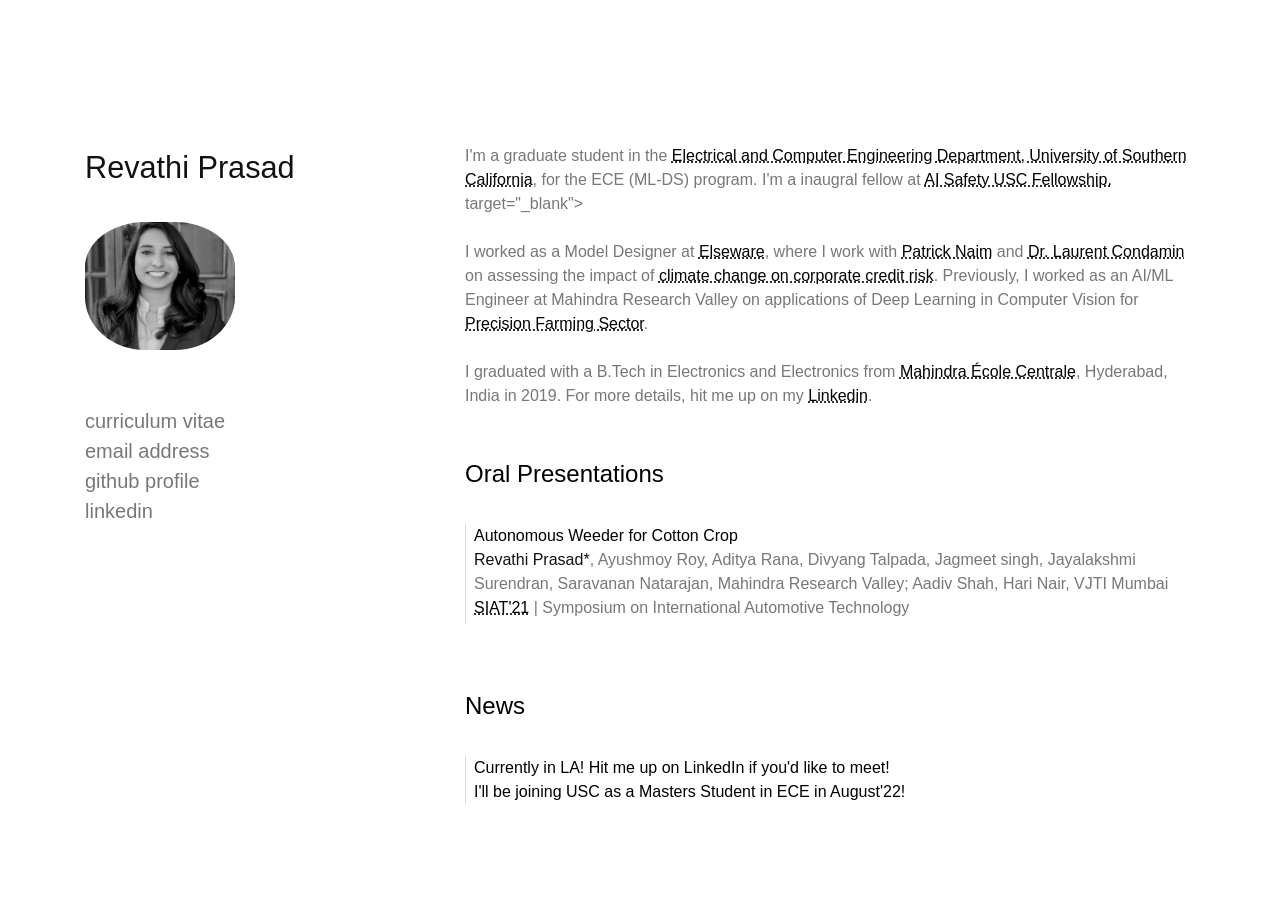
==== index.html @ 07e7e854 "Periodic Updates" ====
<!doctype html>
<html lang="en">
  <head>

    <!-- Required meta tags -->
    <meta charset="utf-8">
    <meta name="viewport" content="width=device-width, initial-scale=1, shrink-to-fit=no">
    <!--<meta name="description" content="AI Center Fellow, Microsoft Research India">-->
    <meta name="author" content="Revathi Prasad">
    <meta name="theme-color" content="#222222">

    <!--<link rel="apple-touch-icon" sizes="180x180" href="images/nicons/AppleIcon.png">
    <link rel="icon" type="image/png" sizes="32x32" href="images/nicons/AppleIcon_32x32.png">
    <link rel="icon" type="image/png" sizes="16x16" href="images/nicons/AppleIcon_16x16.png">-->

    <!-- Bootstrap CSS -->
    <link rel="stylesheet" href="https://stackpath.bootstrapcdn.com/bootstrap/4.4.1/css/bootstrap.min.css" integrity="sha384-Vkoo8x4CGsO3+Hhxv8T/Q5PaXtkKtu6ug5TOeNV6gBiFeWPGFN9MuhOf23Q9Ifjh" crossorigin="anonymous">
    <link rel="stylesheet" href="assets/style-3.css">
      
    <title>Revathi Prasad</title>
  </head>
  <body>
    <!-- <h1>Hello, world!</h1> -->
    <div class="container pt-5 allstuffp">
        <div class="row pt-5 allstuff">
            <div class="col-md-4 pt-5">
                <div class="fixed-posi">
                <p class="name">Revathi Prasad</p>
                <img src="images/IMG_20210804_124209_Bokeh-01-blackandwhite.jpeg" class="profilepic pt-3 pb-2">
                <div class="pt-5 menur"><a class="menulink" target="_blank" href="assets/Revathi_s_CV.pdf">curriculum vitae</a></div>
                <!--<div class=""><a class="menulink" target="_blank" href="https://scholar.google.com/citations?user=HsyMg08AAAAJ">google scholar</a></div>-->
                <div class=""><a class="menulink" target="_blank" href="mailto:revathi.9781@gmail.com">email address</a></div>
                <div class=""><a class="menulink" target="_blank" href="https://github.com/revathi-prasad">github profile</a></div>
                <div class=""><a class="menulink" target="_blank" href="https://www.linkedin.com/in/revathi-prasad/">linkedin</a></div>
                <!--<div class=""><a class="menulink" target="_blank" href="https://twitter.com/sebastinsanty">twitter</a></div>-->
                

                <!-- <div class="pt-5">usercontext</div> -->
                <!-- <div class="">travel history</div> -->
                <!-- <div class="">this template</div> -->
                </div>
        </div>
            <div class="col-md-8 pt-5 about">
              I'm a graduate student in the <a class="in-text" href="https://minghsiehece.usc.edu" target="_blank">Electrical and Computer Engineering Department, University of Southern California</a>, for the ECE (ML-DS) program. I'm a inaugral fellow at <a class="in-text" href="https://www.aisafetyusc.com">AI Safety USC Fellowship.</a> 
                     target="_blank"> 
              <br><br>
              
              I worked as a Model Designer at <a class="in-text" href="https://www.elseware.fr/consulting" target="_blank">Elseware</a>, where I work with <a class="in-text"
                     href="https://www.researchgate.net/profile/Patrick-Naim" target="_blank">Patrick Naim</a> and <a class="in-text" href="https://www.researchgate.net/profile/Laurent-Condamin"
                     target="_blank">Dr. Laurent Condamin</a> on assessing the impact of <a class="in-text" href="https://www.elseware.fr/research"
                     target="_blank">climate change on corporate credit risk</a>. Previously, I worked as an AI/ML Engineer at Mahindra Research Valley on applications of Deep Learning in Computer Vision for 
                     <a class="in-text" href="https://www.mahindra.com/news-room/press-release/mahindra-and-mahindra-unveils-unique-precision-farming-solutions-at-agritechnica-2019" target="_blank">Precision Farming Sector</a>.<br> <br> 

                 I graduated with a B.Tech in Electronics and Electronics from <a class="in-text"
                     href="https://www.mahindraecolecentrale.edu.in" target="_blank">Mahindra École Centrale</a>, Hyderabad, India in 2019. For more
                 details, <!--check my <a class="in-text" href="assets/sebastin_cv.pdf" target="_blank">CV</a> or --> hit me up
                 on my <a class="in-text" href="https://www.linkedin.com/in/revathi-prasad/">Linkedin</a>.

                 <p class="header pt-5">Oral Presentations</p>
                 <div class="py-2">
                 <p class="paper my-2 pl-2">
                     <span class="papertitle">Autonomous Weeder for Cotton Crop</span><br>
                     <span class="thisauthor">Revathi Prasad*</span>, Ayushmoy Roy, Aditya Rana, Divyang Talpada, Jagmeet singh, Jayalakshmi Surendran, Saravanan Natarajan, Mahindra Research Valley; Aadiv Shah, Hari Nair, VJTI Mumbai
                     <span class="conf"><a class="confshort" href="https://siat.araiindia.com">SIAT'21</a> | Symposium on International Automotive Technology</span><br>
                   
                 </p>
                </div>
              

             <p class="header pt-5">News</p>
             <div class="py-2">
             <p class="paper my-2 pl-2">
             <span class="papertitle">Currently in LA! Hit me up on LinkedIn if you'd like to meet!</span><br>
             <span class="papertitle">I'll be joining USC as a Masters Student in ECE in August'22!</span><br>
             </p>
             </div>
              
              <!--
                <div class="row text-center py-4">
                    <div class="mx-auto mt-2">
                        <img class="img-fluid instilogo p-1" src="images/mec_logo.jpg">
                        <div class="institution">Mahindra École Centrale</div>
                        <div class="years">2015 - 2019</div>
                    </div>
                    <div class="mx-auto mt-2">
                        <img class="img-fluid instilogo p-3" src="images/Mahindra-logo.png">
                        <div class="institution">Mahindra Research Valley</div>
                        <div class="years">2019 - 2021</div>
                    </div>
                    <div class="mx-auto mt-2">
                        <img class="img-fluid instilogo p-2" src="images/elseware-logo.png">
                        <div class="institution">Elseware</div>
                        <div class="years">2021 - Present</div>
                    </div>
             
                    <div class="mx-auto mt-2">
                        <img class="img-fluid instilogo p-3" src="images/ucl1.png">
                        <div class="institution">University College London</div>
                        <div class="years">S2018</div>
                    </div>
                    <div class="mx-auto mt-2">
                        <img class="img-fluid instilogo p-1" src="images/CMU1.png">
                        <div class="institution">Carnegie Mellon</div>
                        <div class="years">F2018</div>
                    </div>
                    <div class="mx-auto mt-2">
                        <img class="img-fluid instilogo p-2" src="images/microsoft_research_logo.jpg">
                        <div class="institution">Microsoft Research</div>
                        <div class="years">2019 - Present</div>
                    </div>
                </div>

            </div>
            -->
        </div>
    </div>

    <!-- Optional JavaScript -->
    <!-- jQuery first, then Popper.js, then Bootstrap JS -->
    <script src="https://code.jquery.com/jquery-3.4.1.slim.min.js" integrity="sha384-J6qa4849blE2+poT4WnyKhv5vZF5SrPo0iEjwBvKU7imGFAV0wwj1yYfoRSJoZ+n" crossorigin="anonymous"></script>
    <script src="https://cdn.jsdelivr.net/npm/popper.js@1.16.0/dist/umd/popper.min.js" integrity="sha384-Q6E9RHvbIyZFJoft+2mJbHaEWldlvI9IOYy5n3zV9zzTtmI3UksdQRVvoxMfooAo" crossorigin="anonymous"></script>
    <script src="https://stackpath.bootstrapcdn.com/bootstrap/4.4.1/js/bootstrap.min.js" integrity="sha384-wfSDF2E50Y2D1uUdj0O3uMBJnjuUD4Ih7YwaYd1iqfktj0Uod8GCExl3Og8ifwB6" crossorigin="anonymous"></script>
    <script src="assets/style-3.js"></script>
</body>
  <style>
  </style>
</html>
---- assets/style-3.css ----
.instilogo {
    height: 50px;
    filter: grayscale(20%);
}

a:hover {
    /* font-weight: 400; */
    text-decoration: none;
    transition-duration: 0.3s;
    transition-timing-function: linear;
    /* color: #444; */
}


.noter {
    font-size: 9pt;
}

.tagsep {
    padding: 4px;
}

.tag {
    padding-right: 2px;
}

.confshort {
    font-weight: 300;
}

.conf {
    display: inline-block;
    padding-bottom: 4px;
}

.paper {
    border-left: 1px solid #ddd;
}

.menulink:hover {
    color: #007;
}

.profilepic {
    width: 150px;
    border-radius: 40%;
    filter: grayscale(30%);
}

@media (min-width: 768px) {
    .fixed-posi {
        /* width: 50%;
            margin-left: 50%;
            min-height:100%; */
        position: fixed;
    }
}

@media only screen and (max-width: 900px) {
    .allstuff {
        padding-top: 0px !important;
    }

    .allstuffp {
        padding-top: 0px !important;
    }

    .profilepic {
        width: 150px;
        border-radius: 40%;
        padding-top: 0px !important;
        padding-bottom: 0px !important;
        filter: grayscale(30%);
    }

    .menur {
        padding-top: 18px !important;
    }

}

/* .thisauthor {
          color: #111;
          text-decoration: underline;
    } */
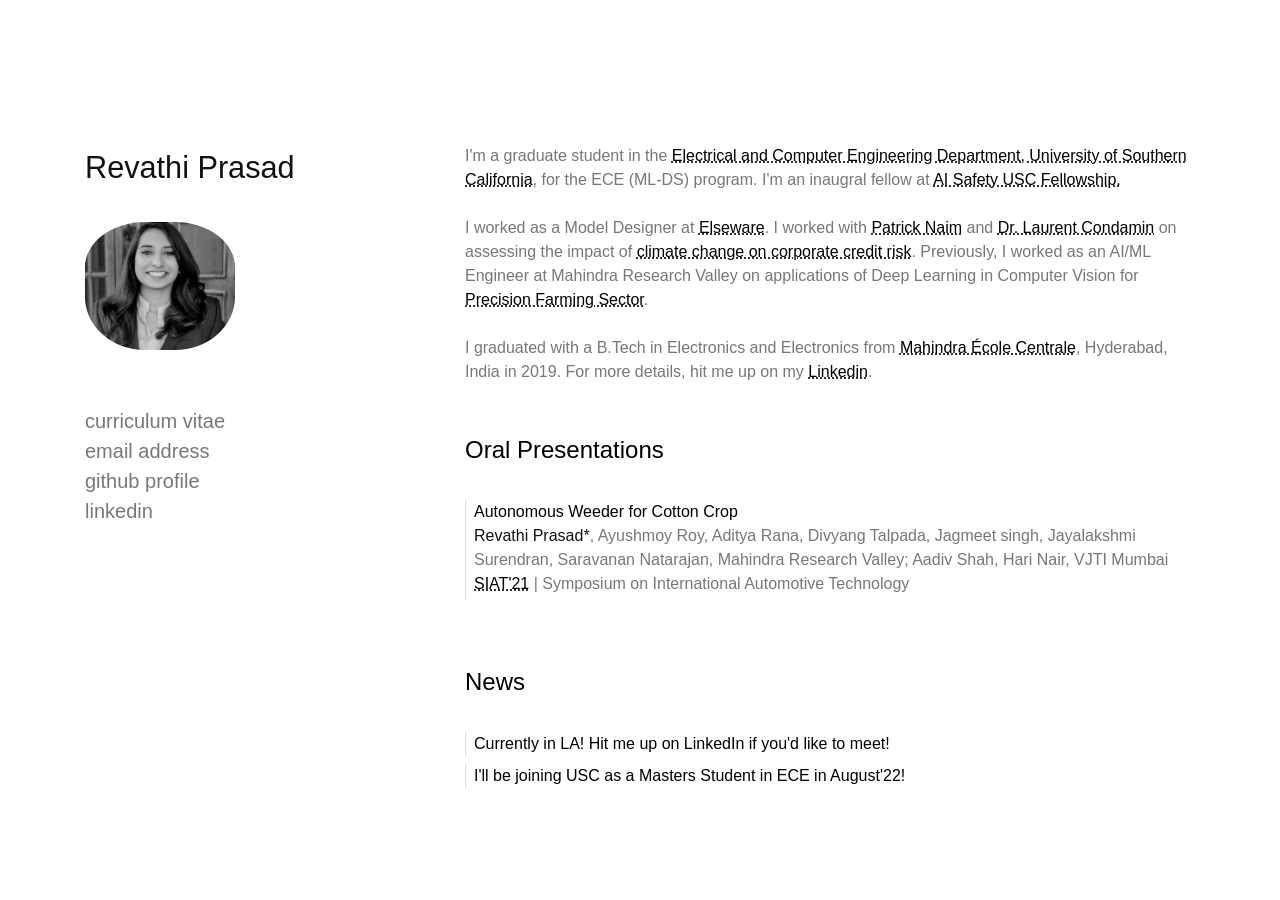
==== commit 0fb3d597: "Error Changes" ====
--- a/index.html
+++ b/index.html
@@ -41,11 +41,10 @@
                 </div>
         </div>
             <div class="col-md-8 pt-5 about">
-              I'm a graduate student in the <a class="in-text" href="https://minghsiehece.usc.edu" target="_blank">Electrical and Computer Engineering Department, University of Southern California</a>, for the ECE (ML-DS) program. I'm a inaugral fellow at <a class="in-text" href="https://www.aisafetyusc.com">AI Safety USC Fellowship.</a> 
-                     target="_blank"> 
+              I'm a graduate student in the <a class="in-text" href="https://minghsiehece.usc.edu" target="_blank">Electrical and Computer Engineering Department, University of Southern California</a>, for the ECE (ML-DS) program. I'm an inaugral fellow at <a class="in-text" href="https://www.aisafetyusc.com" target="_blank">AI Safety USC Fellowship.</a>
               <br><br>
               
-              I worked as a Model Designer at <a class="in-text" href="https://www.elseware.fr/consulting" target="_blank">Elseware</a>, where I work with <a class="in-text"
+              I worked as a Model Designer at <a class="in-text" href="https://www.elseware.fr/consulting" target="_blank">Elseware</a>. I worked with <a class="in-text"
                      href="https://www.researchgate.net/profile/Patrick-Naim" target="_blank">Patrick Naim</a> and <a class="in-text" href="https://www.researchgate.net/profile/Laurent-Condamin"
                      target="_blank">Dr. Laurent Condamin</a> on assessing the impact of <a class="in-text" href="https://www.elseware.fr/research"
                      target="_blank">climate change on corporate credit risk</a>. Previously, I worked as an AI/ML Engineer at Mahindra Research Valley on applications of Deep Learning in Computer Vision for 
@@ -71,6 +70,8 @@
              <div class="py-2">
              <p class="paper my-2 pl-2">
              <span class="papertitle">Currently in LA! Hit me up on LinkedIn if you'd like to meet!</span><br>
+             </p>
+             <p class="paper my-2 pl-2">
              <span class="papertitle">I'll be joining USC as a Masters Student in ECE in August'22!</span><br>
              </p>
              </div>
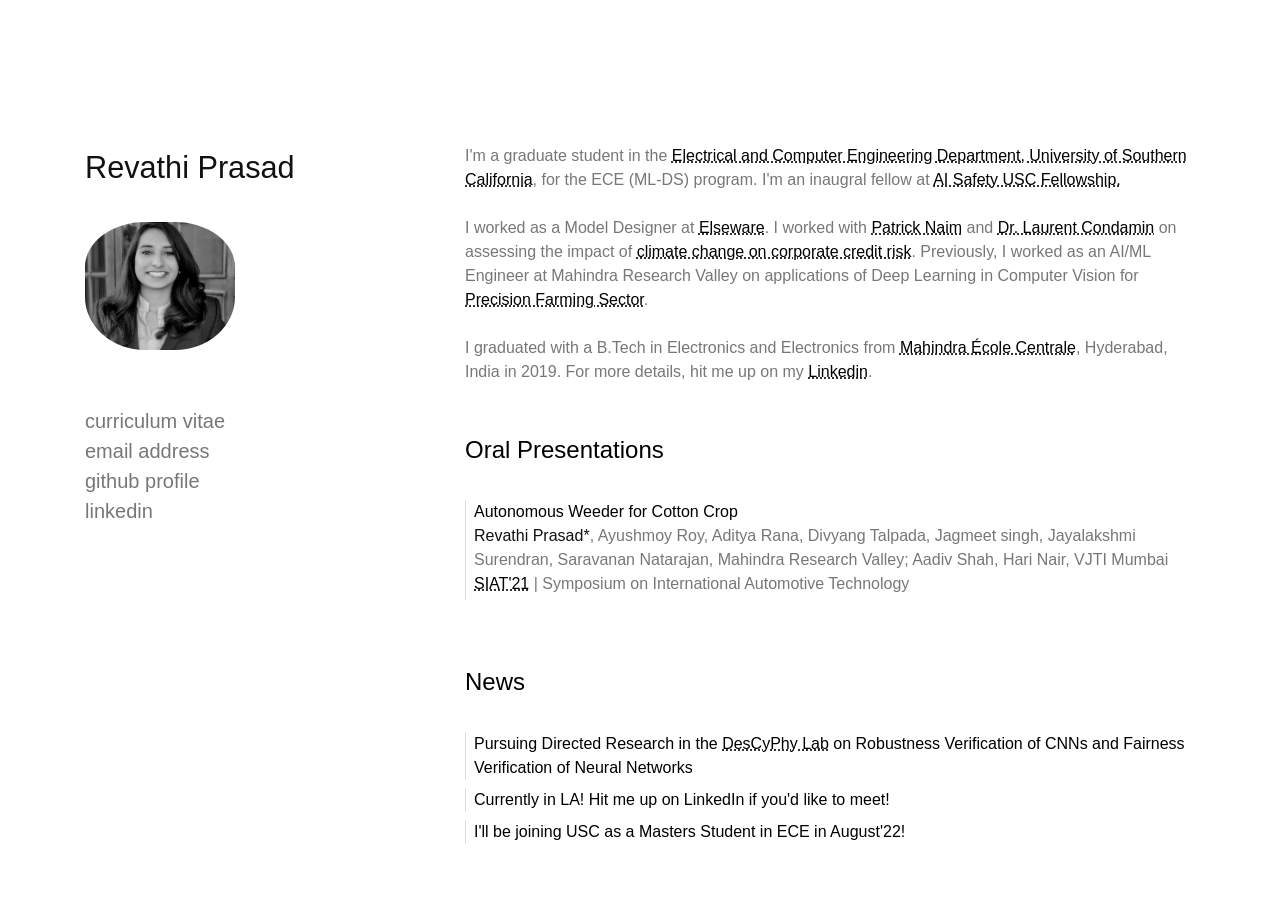
==== commit d5f3d669: "Updated Research and CV info" ====
--- a/index.html
+++ b/index.html
@@ -27,7 +27,7 @@
                 <div class="fixed-posi">
                 <p class="name">Revathi Prasad</p>
                 <img src="images/IMG_20210804_124209_Bokeh-01-blackandwhite.jpeg" class="profilepic pt-3 pb-2">
-                <div class="pt-5 menur"><a class="menulink" target="_blank" href="assets/Revathi_s_CV.pdf">curriculum vitae</a></div>
+                <div class="pt-5 menur"><a class="menulink" target="_blank" href="assets/Prasad, Revathi CV.pdf">curriculum vitae</a></div>
                 <!--<div class=""><a class="menulink" target="_blank" href="https://scholar.google.com/citations?user=HsyMg08AAAAJ">google scholar</a></div>-->
                 <div class=""><a class="menulink" target="_blank" href="mailto:revathi.9781@gmail.com">email address</a></div>
                 <div class=""><a class="menulink" target="_blank" href="https://github.com/revathi-prasad">github profile</a></div>
@@ -68,6 +68,9 @@
 
              <p class="header pt-5">News</p>
              <div class="py-2">
+             <p class="paper my-2 pl-2">
+             <span class="papertitle">Pursuing Directed Research in the <a class="in-text" href="https://descyphy.usc.edu" target="_blank">DesCyPhy Lab</a> on Robustness Verification of CNNs and Fairness Verification of Neural Networks</span><br>
+             </p>
              <p class="paper my-2 pl-2">
              <span class="papertitle">Currently in LA! Hit me up on LinkedIn if you'd like to meet!</span><br>
              </p>
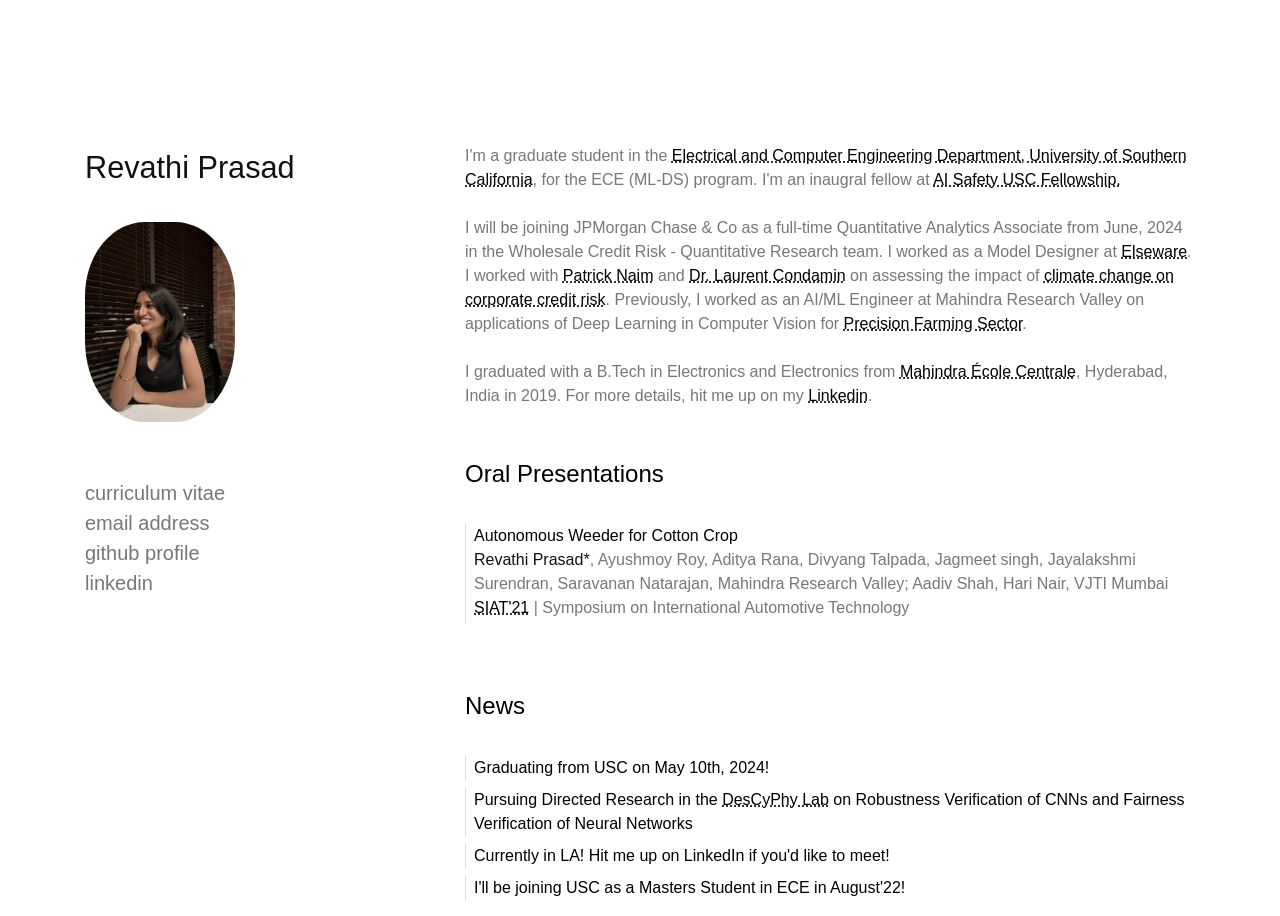
==== commit 055b0696: "Update index.html" ====
--- a/index.html
+++ b/index.html
@@ -26,7 +26,7 @@
             <div class="col-md-4 pt-5">
                 <div class="fixed-posi">
                 <p class="name">Revathi Prasad</p>
-                <img src="images/IMG_20210804_124209_Bokeh-01-blackandwhite.jpeg" class="profilepic pt-3 pb-2">
+                <img src="images/IMG_1206.jpeg" class="profilepic pt-3 pb-2">
                 <div class="pt-5 menur"><a class="menulink" target="_blank" href="assets/Prasad, Revathi CV.pdf">curriculum vitae</a></div>
                 <!--<div class=""><a class="menulink" target="_blank" href="https://scholar.google.com/citations?user=HsyMg08AAAAJ">google scholar</a></div>-->
                 <div class=""><a class="menulink" target="_blank" href="mailto:revathi.9781@gmail.com">email address</a></div>
@@ -43,6 +43,8 @@
             <div class="col-md-8 pt-5 about">
               I'm a graduate student in the <a class="in-text" href="https://minghsiehece.usc.edu" target="_blank">Electrical and Computer Engineering Department, University of Southern California</a>, for the ECE (ML-DS) program. I'm an inaugral fellow at <a class="in-text" href="https://www.aisafetyusc.com" target="_blank">AI Safety USC Fellowship.</a>
               <br><br>
+
+              I will be joining JPMorgan Chase & Co as a full-time Quantitative Analytics Associate from June, 2024 in the Wholesale Credit Risk - Quantitative Research team.
               
               I worked as a Model Designer at <a class="in-text" href="https://www.elseware.fr/consulting" target="_blank">Elseware</a>. I worked with <a class="in-text"
                      href="https://www.researchgate.net/profile/Patrick-Naim" target="_blank">Patrick Naim</a> and <a class="in-text" href="https://www.researchgate.net/profile/Laurent-Condamin"
@@ -68,6 +70,9 @@
 
              <p class="header pt-5">News</p>
              <div class="py-2">
+             <p class="paper my-2 pl-2">
+             <span class="papertitle">Graduating from USC on May 10th, 2024!</span><br>
+             </p>
              <p class="paper my-2 pl-2">
              <span class="papertitle">Pursuing Directed Research in the <a class="in-text" href="https://descyphy.usc.edu" target="_blank">DesCyPhy Lab</a> on Robustness Verification of CNNs and Fairness Verification of Neural Networks</span><br>
              </p>
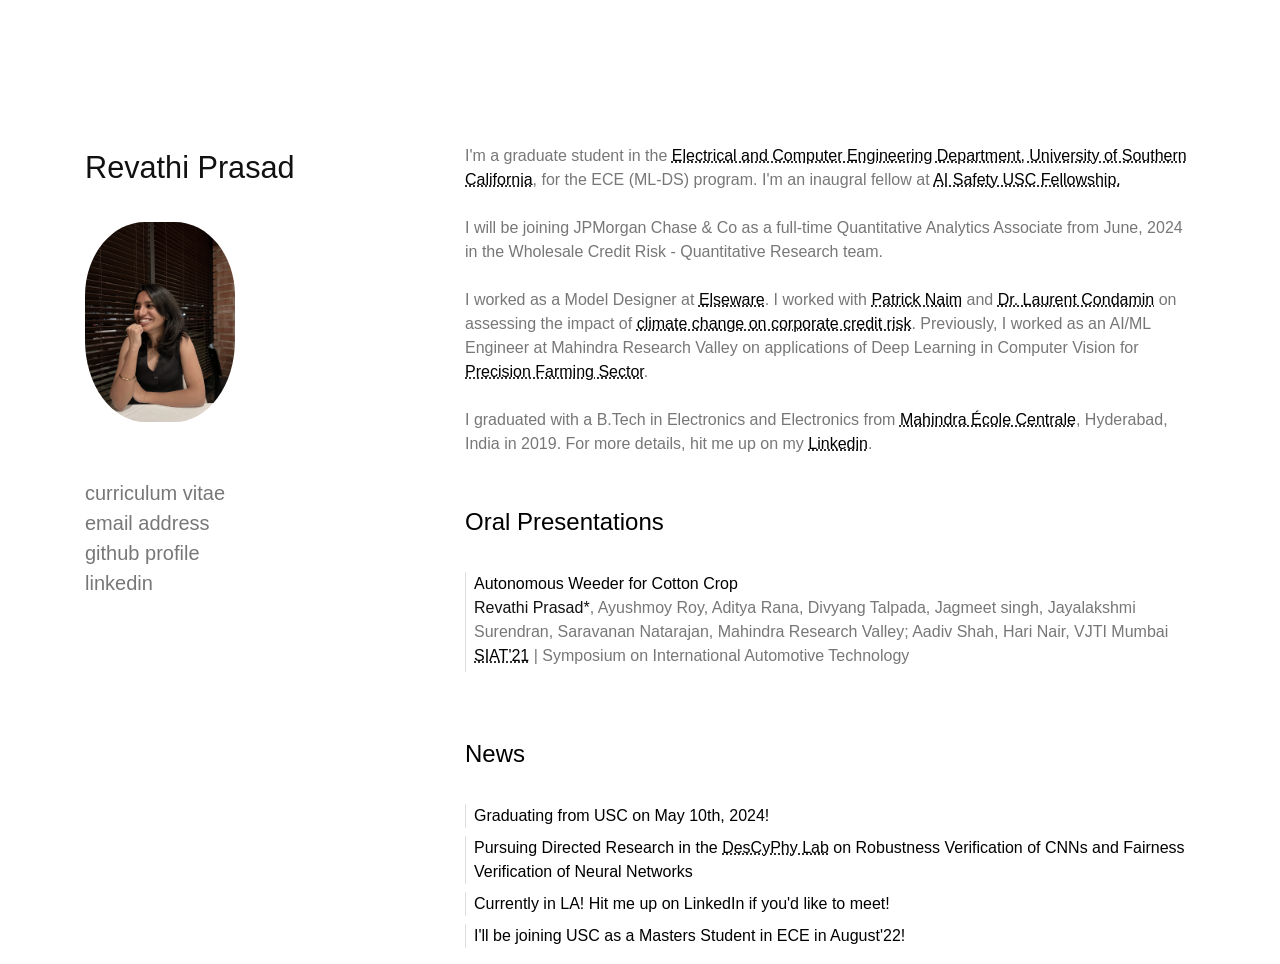
==== commit a0d85b7e: "Update index.html" ====
--- a/index.html
+++ b/index.html
@@ -44,7 +44,7 @@
               I'm a graduate student in the <a class="in-text" href="https://minghsiehece.usc.edu" target="_blank">Electrical and Computer Engineering Department, University of Southern California</a>, for the ECE (ML-DS) program. I'm an inaugral fellow at <a class="in-text" href="https://www.aisafetyusc.com" target="_blank">AI Safety USC Fellowship.</a>
               <br><br>
 
-              I will be joining JPMorgan Chase & Co as a full-time Quantitative Analytics Associate from June, 2024 in the Wholesale Credit Risk - Quantitative Research team.
+              I will be joining JPMorgan Chase & Co as a full-time Quantitative Analytics Associate from June, 2024 in the Wholesale Credit Risk - Quantitative Research team. <br><br>
               
               I worked as a Model Designer at <a class="in-text" href="https://www.elseware.fr/consulting" target="_blank">Elseware</a>. I worked with <a class="in-text"
                      href="https://www.researchgate.net/profile/Patrick-Naim" target="_blank">Patrick Naim</a> and <a class="in-text" href="https://www.researchgate.net/profile/Laurent-Condamin"
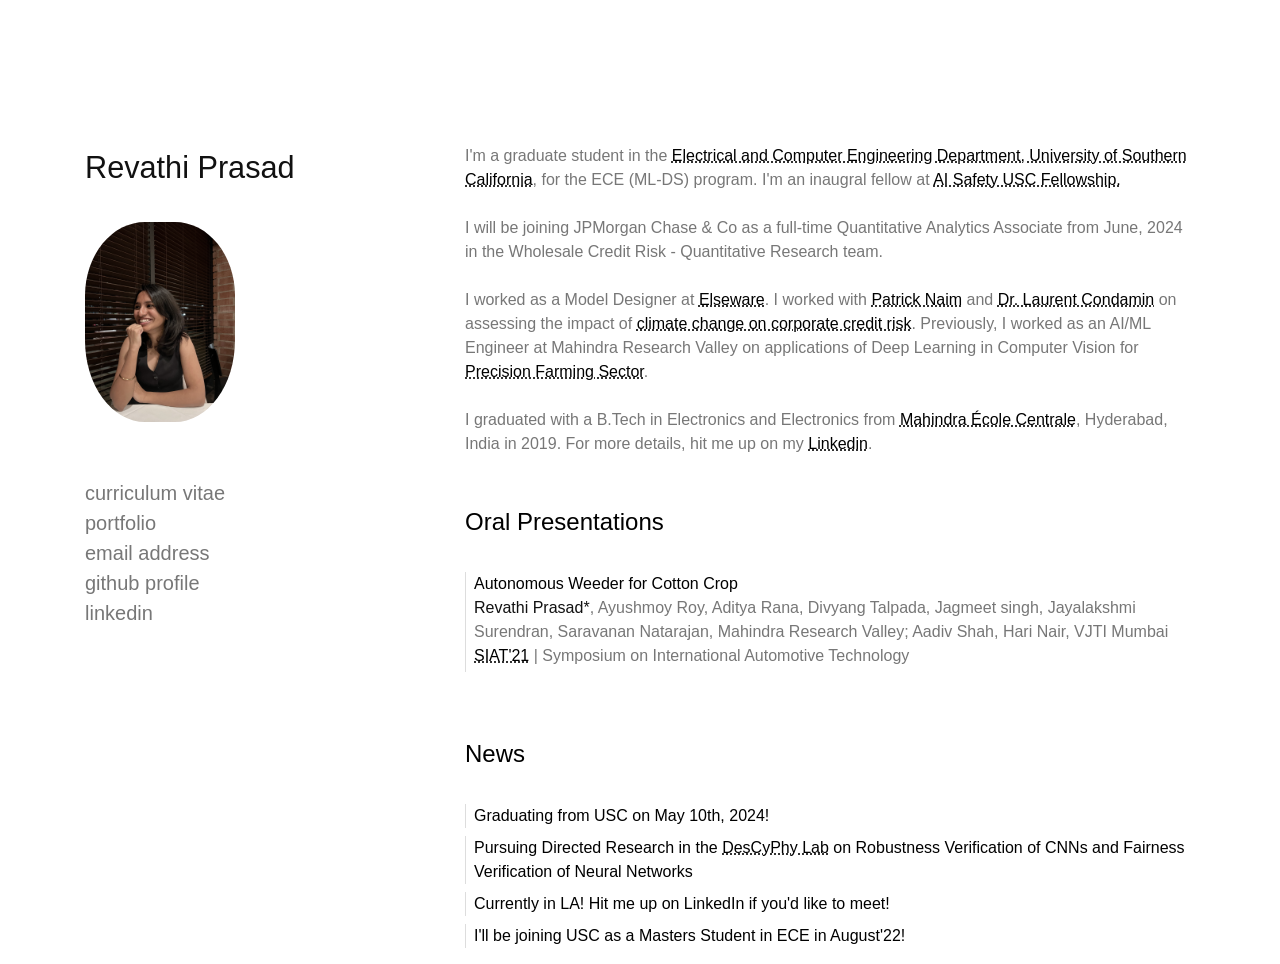
==== commit 22dd0d1e: "Add portfolio page" ====
--- a/index.html
+++ b/index.html
@@ -28,6 +28,7 @@
                 <p class="name">Revathi Prasad</p>
                 <img src="images/IMG_1206.jpeg" class="profilepic pt-3 pb-2">
                 <div class="pt-5 menur"><a class="menulink" target="_blank" href="assets/Prasad, Revathi CV.pdf">curriculum vitae</a></div>
+                <div class=""><a class="menulink" href="portfolio.html">portfolio</a></div>
                 <!--<div class=""><a class="menulink" target="_blank" href="https://scholar.google.com/citations?user=HsyMg08AAAAJ">google scholar</a></div>-->
                 <div class=""><a class="menulink" target="_blank" href="mailto:revathi.9781@gmail.com">email address</a></div>
                 <div class=""><a class="menulink" target="_blank" href="https://github.com/revathi-prasad">github profile</a></div>
@@ -84,43 +85,7 @@
              </p>
              </div>
               
-              <!--
-                <div class="row text-center py-4">
-                    <div class="mx-auto mt-2">
-                        <img class="img-fluid instilogo p-1" src="images/mec_logo.jpg">
-                        <div class="institution">Mahindra École Centrale</div>
-                        <div class="years">2015 - 2019</div>
-                    </div>
-                    <div class="mx-auto mt-2">
-                        <img class="img-fluid instilogo p-3" src="images/Mahindra-logo.png">
-                        <div class="institution">Mahindra Research Valley</div>
-                        <div class="years">2019 - 2021</div>
-                    </div>
-                    <div class="mx-auto mt-2">
-                        <img class="img-fluid instilogo p-2" src="images/elseware-logo.png">
-                        <div class="institution">Elseware</div>
-                        <div class="years">2021 - Present</div>
-                    </div>
-             
-                    <div class="mx-auto mt-2">
-                        <img class="img-fluid instilogo p-3" src="images/ucl1.png">
-                        <div class="institution">University College London</div>
-                        <div class="years">S2018</div>
-                    </div>
-                    <div class="mx-auto mt-2">
-                        <img class="img-fluid instilogo p-1" src="images/CMU1.png">
-                        <div class="institution">Carnegie Mellon</div>
-                        <div class="years">F2018</div>
-                    </div>
-                    <div class="mx-auto mt-2">
-                        <img class="img-fluid instilogo p-2" src="images/microsoft_research_logo.jpg">
-                        <div class="institution">Microsoft Research</div>
-                        <div class="years">2019 - Present</div>
-                    </div>
-                </div>
-
             </div>
-            -->
         </div>
     </div>
 
@@ -131,6 +96,4 @@
     <script src="https://stackpath.bootstrapcdn.com/bootstrap/4.4.1/js/bootstrap.min.js" integrity="sha384-wfSDF2E50Y2D1uUdj0O3uMBJnjuUD4Ih7YwaYd1iqfktj0Uod8GCExl3Og8ifwB6" crossorigin="anonymous"></script>
     <script src="assets/style-3.js"></script>
 </body>
-  <style>
-  </style>
 </html>
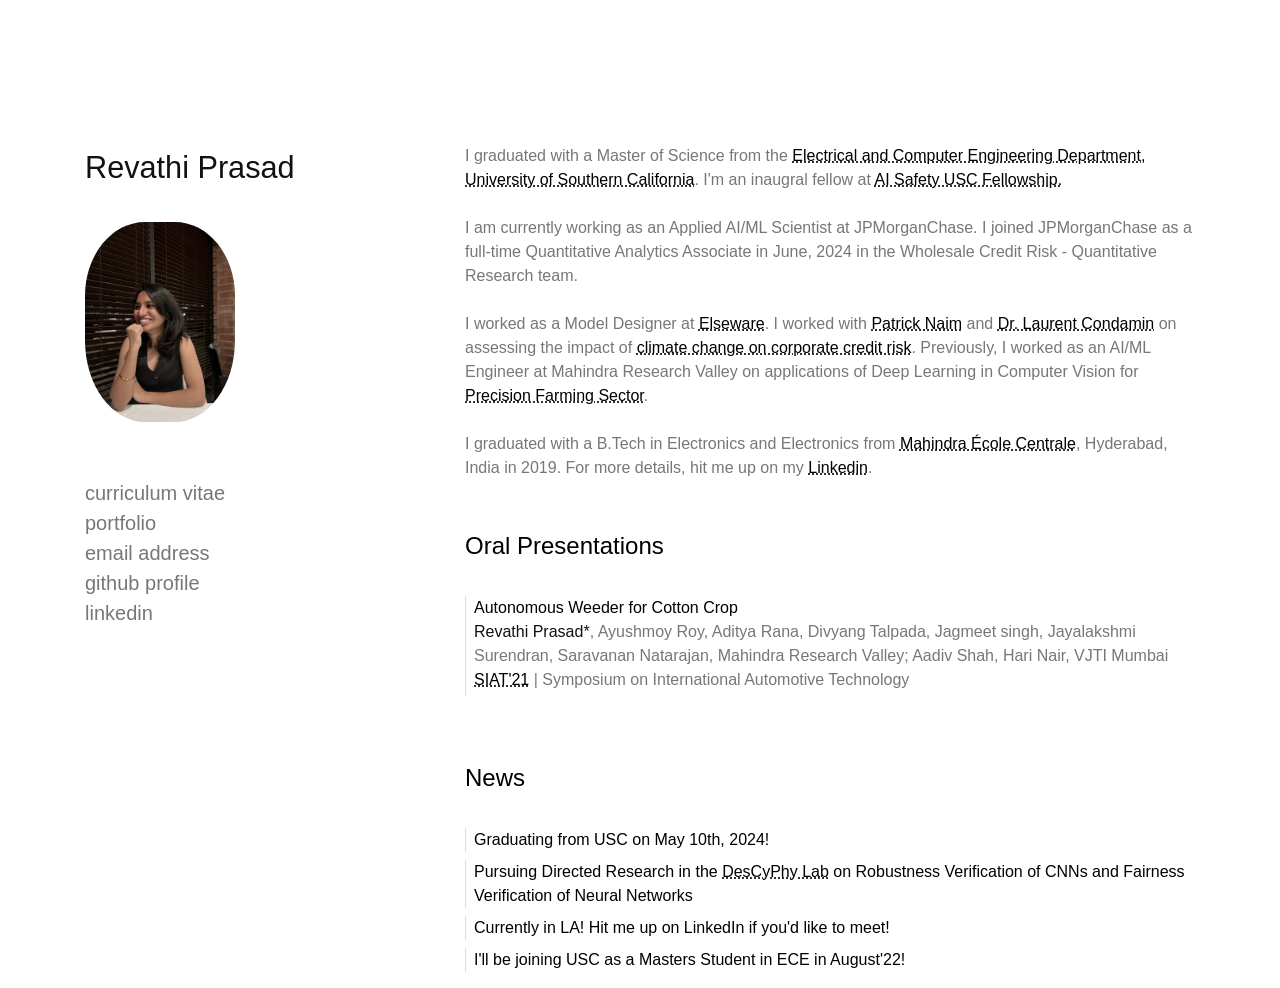
==== commit 476d3ef2: "Update personal information and job details" ====
--- a/index.html
+++ b/index.html
@@ -42,10 +42,10 @@
                 </div>
         </div>
             <div class="col-md-8 pt-5 about">
-              I'm a graduate student in the <a class="in-text" href="https://minghsiehece.usc.edu" target="_blank">Electrical and Computer Engineering Department, University of Southern California</a>, for the ECE (ML-DS) program. I'm an inaugral fellow at <a class="in-text" href="https://www.aisafetyusc.com" target="_blank">AI Safety USC Fellowship.</a>
+              I graduated with a Master of Science from the <a class="in-text" href="https://minghsiehece.usc.edu" target="_blank">Electrical and Computer Engineering Department, University of Southern California</a>. I'm an inaugral fellow at <a class="in-text" href="https://www.aisafetyusc.com" target="_blank">AI Safety USC Fellowship.</a>
               <br><br>
 
-              I will be joining JPMorgan Chase & Co as a full-time Quantitative Analytics Associate from June, 2024 in the Wholesale Credit Risk - Quantitative Research team. <br><br>
+              I am currently working as an Applied AI/ML Scientist at JPMorganChase. I joined JPMorganChase as a full-time Quantitative Analytics Associate in June, 2024 in the Wholesale Credit Risk - Quantitative Research team. <br><br>
               
               I worked as a Model Designer at <a class="in-text" href="https://www.elseware.fr/consulting" target="_blank">Elseware</a>. I worked with <a class="in-text"
                      href="https://www.researchgate.net/profile/Patrick-Naim" target="_blank">Patrick Naim</a> and <a class="in-text" href="https://www.researchgate.net/profile/Laurent-Condamin"
